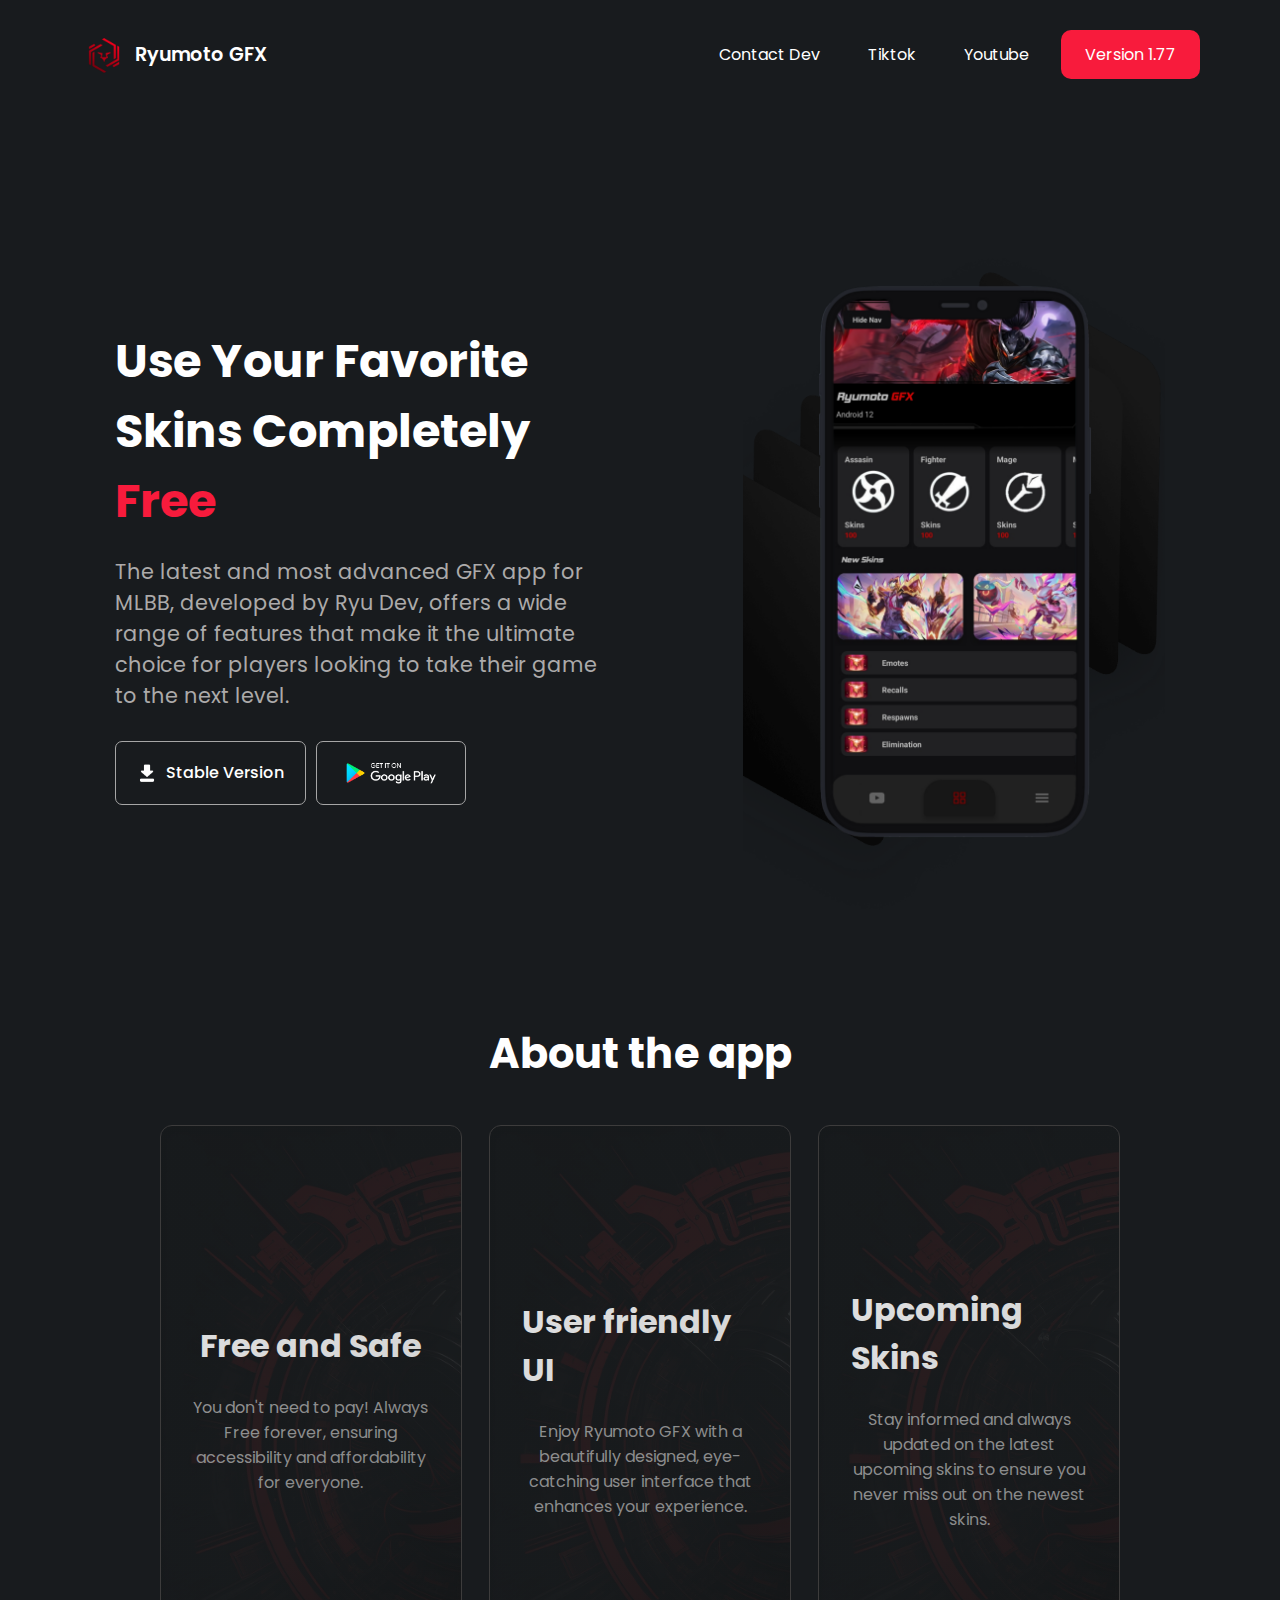
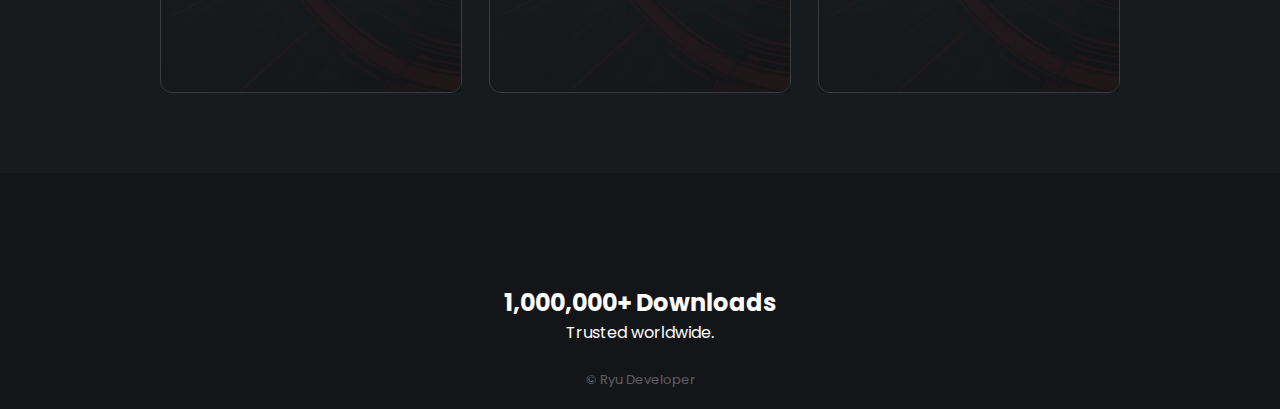
==== index.html @ c2d24536 "Update index.html" ====
<!DOCTYPE html>
<html lang="en">
  <head>
    <meta charset="UTF-8" />
    <meta name="viewport" content="width=device-width, initial-scale=1.0" />
    <meta name="google-site-verification" content="dq-usWqMrCpJSM0LjIMwX7pkCxO1xzxxZEITRO92LaY" />
    <title>Download Ryumoto GFX latest version - MLBB Skin Injector by Ryu Dev</title>
    <link rel="apple-touch-icon" sizes="180x180" href="/apple-touch-icon.png">
<link rel="icon" type="image/png" sizes="32x32" href="/favicon-32x32.png">
<link rel="icon" type="image/png" sizes="16x16" href="/favicon-16x16.png">
<link rel="manifest" href="/site.webmanifest">
<link rel="mask-icon" href="/safari-pinned-tab.svg" color="#5bbad5">
    <link rel="preconnect" href="https://fonts.googleapis.com" />
    <link rel="preconnect" href="https://fonts.gstatic.com" crossorigin />
    <link
      rel="stylesheet"
      href="https://fonts.googleapis.com/css?family=Poppins:100,200,300,regular,500,600,700,800,900"
      a
      media="all"
    />
    <link rel="stylesheet" href="general.css" />
    <link rel="stylesheet" href="btn.css" />
    <link rel="stylesheet" href="media-sizes.css" />
    <meta
      name="keywords"
      content="Ryumoto Injector 2023, free mobile legends skin 2023, MLBB INJECTOR 2023, latest injector working 2023, Ryumoto GFX, Ryumoto INJECTOR"
    />
    <meta name="description" content="Ryumoto GFX Latest Version" />
    <meta name="author" content="Ryu developer, Ryumoto" />
  </head>
  <body>
    <div class="page-wrapper">
      <!--Navigation-->
      <div class="navbar-container">
        <div class="title-nav" href="#">
          <img src="res/ryumoto-logo.png" alt="" />
          <!-- LOGO HERE-->
          <p>Ryumoto GFX</p>
        </div>
        <ul>
          <li><a href="https://www.telegram.me/ryudev">Contact Dev</a></li>
          <li><a href="https://www.tiktok.com/@dumpacryu">Tiktok</a></li>
          <li><a href="https://www.youtube.com/@RyuDev_">Youtube</a></li>
        </ul>
        <div class="btn-a-container">
          <div class="btn-a">Version 1.77</div>
        </div>
      </div>

      <!--BODY-->
      <div class="body-container">
        <div class="info">
          <div class="title-header">
            <h1>Use Your Favorite Skins Completely <span>Free</span></h1>
            <p>
              The latest and most advanced GFX app for MLBB, developed by Ryu
              Dev, offers a wide range of features that make it the ultimate
              choice for players looking to take their game to the next level.
            </p>

            <div class="dl-btn-info">
              <div id="redirectButton" class="dl-btn-apk">
                <img class="img-dl" src="/res/download.png" />
                Stable Version
              </div>

              <div id="redirectButton2" class="dl-btn-play">
                <img src="res/gl-play.png" />
              </div>
            </div>
          </div>
        </div>
        <div class="mock-up">
          <img class="mock-img" src="res/mockUp.png" />
        </div>
      </div>
    </div>

    <div class="review-base-container">
      <h1 class="title-grid">About the app</h1>
      <!--REVIEWS-->
      <div class="review-container">
        <div class="card">
          <h1>Free and Safe</h1>
          <br />

          <p>
            You don't need to pay! Always Free forever, ensuring accessibility
            and affordability for everyone.
          </p>
        </div>
        <div class="card">
          <h1>User friendly UI</h1>
          <br />

          <p>
            Enjoy Ryumoto GFX with a beautifully designed, eye-catching user
            interface that enhances your experience.
          </p>
        </div>
        <div class="card">
          <h1>Upcoming Skins</h1>
          <br />
          <p>
            Stay informed and always updated on the latest upcoming skins to
            ensure you never miss out on the newest skins.
          </p>
        </div>
      </div>
    </div>

    <!--Stats-->
    <div class="stats-container">
      <div class="dl-stats">
        <h2>1,000,000+ Downloads</h2>
        <p>Trusted worldwide.</p>
        <br />
        <p class="copyright-dev">&#169; Ryu Developer</p>
      </div>
    </div>
  </body>

  <script src="index.js"></script>
</html>
---- general.css ----
* {
  box-sizing: border-box;
  color: white;
  font-family: Poppins, Arial, Helvetica, sans-serif;
  margin: 0;
  padding: 0;
}

body {
  background-color: #181b1e;
}

ul li {
  white-space: nowrap;
  display: inline-flex;
  text-decoration: none;
  list-style: none;
  margin-left: 1rem;
  margin-right: 2rem;
}

html {
  scroll-behavior: smooth;
}


.title-nav p {
  display: inline-block;
  font-size: 1.3rem;
}

.title-nav {
  display: flex;
  align-items: center;
  font-weight: 600;
  font-size: 1.6rem;
}


ul li a {
  text-decoration: none;
  position: relative;
}

ul li a::after {
  content: '';
  width: 0;
  height: 2px;
  border-radius: 20px;
  background-color: #f81b3c;
  position: absolute;
  left: 0;
  bottom: -4px;
  transition: width .38s;
}

ul li a:hover::after {
  width: 100%;
}


a {
  text-decoration: none;
}


ul {
  display: flex;
  justify-content: center;
  align-items: center;
}

span {
  color: #f81b3c;
}


.navbar-container {
  display: flex;
  margin: 30px 80px;

}

.navbar-container img {
  height: 3rem;
  vertical-align: middle;
  margin-right: 7px;
}


.title-nav {
  flex: 1;
}


.body-container {
  display: grid;
  grid-template-columns: 500px 550px;
  padding: 100px;
  width: 100%;
  justify-content: center;
  align-items: center;
}

.title-header h1 {
  font-weight: 700;
  font-size: 3.4rem;
}

.title-header p {
  color: #acaaaa;
  font-size: 1.1rem;
}

.mock-img {
  background-color: transparent;
  width: 100%;
  height: 100%;
  position: relative;
}

.mock-up {
  padding: 50px;
  background-image: url(./res/bg-design.png);
  background-size: cover;
  background-position: center;
  position: relative;
  margin-left: 8rem;
  z-index: 1;

}

.title-grid {
  text-align: center;
  padding: 0px 23rem;
  margin-bottom: 40px;
  font-size: 2.6rem;
}
.review-container{
  display: grid;
  grid-template-columns: 1fr 1fr 1fr;
  column-gap: 1.7rem;
  justify-content: center;
  align-items: center;
  padding: 0px 23rem;
  margin-bottom: 5rem;
}


.card{
  height: 100%;
  display: flex;
  flex-direction: column;
  padding: 10rem 2rem;
  border: 1px solid  #3d3c3c;
  border-radius: 12px;
  justify-content: center;
  align-items: center;
  position: relative;
  transition: box-shadow .3s;
}

.card:hover{
  box-shadow: 0px 0px 50px rgba(0, 0, 0, 0.5);
}

.card::before {
  content: "";
  background-image: url(/res/bg-grid.png);
  background-repeat: no-repeat;
  background-size: cover;
  border-radius: 12px;
  opacity: 0.1;
  position: absolute;
  top: 0;
  left: 0;
  width: 100%;
  height: 100%;
  z-index: -1;
}

.card::after {
  content: "";
  position: absolute;
  top: 0;
  left: 0;
  width: 100%;
  height: 100%;
  background: linear-gradient(144deg, rgba(24, 27, 30, 0.1) 0%, rgba(24, 27, 30, 0.2) 66%, rgba(0, 0, 0, 0.2) 100%);
  z-index: 1;
}

.card p {
  color: #a6a6a6;
  text-align: center;
}

.card h1 {
  font-size: 32px;
}

.stats-container{
  display: flex;
  justify-content: center;
  align-items: center;
}


.dl-stats{
  background-color: #131518;
  width: 100%;
  padding: 7rem 0px 1.2rem 0px;
}


.dl-stats h2 {
  white-space: nowrap;
  text-align: center;
}
.dl-stats p{
  text-align: center;
}

.copyright-dev{
  font-size: 13px;
  opacity: .3;
}
---- btn.css ----
.nav-dl-button {
  display: flex;
  justify-content: center;
  align-items: center;
  transition: color .3s, border .3s;
 }

.nav-dl-button:hover{
  background-color: #181b1e;
  border: 1px solid gray;
  color: #f81b3c;
}

.btn-a {
  padding: 0.75rem 1.5rem;
  border-style: none;
  border-radius: 10px;
  background-color: #f81b3c;
  text-align: center;
}

.btn-a-container {
  display: flex;
  align-items: center;
}

.dl-btn-info {
  display: flex;
}
.dl-btn-apk{
  display: inline-block;
  white-space: nowrap;
  margin: 30px 10px 0px 0px;
  width: auto;
  font-weight: 500;
  padding: 1.1rem 1.3rem;
  border: 1px solid #a6a6a6;
  border-radius: 7px;
  background-color: transparent;
  transition: background-color .3s, color .3s;
}

.dl-btn-apk img{
  width: 20px;
  height: 20px;
  vertical-align: middle;
  margin-right: 5px;
}
.dl-btn-play{
  display: flex;
  justify-content: center;
  align-items: center;
  margin: 30px 10px 0px 0px;
  font-weight:500;
  padding: 1rem 1.4rem;
  border: 1px solid #a6a6a6;
  border-radius: 7px;
  background-color: transparent;
  transition: background-color .3s;
}

.dl-btn-play:hover{
  background-color: rgba(99, 99, 99, 0.233);

}

.dl-btn-play img {
  background-color: transparent;
  object-fit: cover;
  height: 30px;
}



.dl-btn-apk:hover {
  color: black;
  background-color: #f81b3c;
  border-color: #f81b3c;
}
---- media-sizes.css ----
/* Extra small devices (phones, 600px and down) */
@media screen and (max-width: 768px) {

  .body-container{
    grid-template-columns: 1fr;
    row-gap: 50px;
    padding: 30px;
    justify-content: center;
    align-items: center;
  }

  .review-container{
    grid-template-columns: 1fr;
    padding: 25px;
    row-gap: 46px;
  }

  .title-grid {
    display: flex;
    justify-content: center;
    align-items: center;
    padding: 20px;
    margin-top: 40px;
    margin-bottom: 10px;
    font-size: 1.7rem;
  }

  .card {
    padding: 5rem 2rem;
  }
  
  .card h1 {
      font-size: 20px;
  }

  .card p {
    font-size: .9rem;
  }
  
  .bg-img {
    width: 60rem;
    height: 60rem;
    bottom: -8rem;
    left: -5rem;
    opacity: .5;
  }


  .mock-up {
   margin: 0;
  }

  ul{
    display: none;
  }

  .title-header h1 {
    font-size: 1.7rem;
  }

  .title-header p {
    font-size: 0.8rem;
    margin-top: 20px;
  }

  .title-nav p {
    display: inline-block;
    font-size: .87rem;
  }

  .btn-a {
    padding: .4rem 1.2rem;
    font-size: 10px;
    border-radius: 5px;
  }

  .navbar-container {
    margin: 30px 20px;
  }

  .dl-btn-apk,.dl-btn-play {
    border-radius: 6px;

  }

  .dl-btn-apk {
    display: flex;
    justify-content: center;
    align-items: center;
    padding: 7px 15px;
    font-size: 13px;
  }

  .dl-btn-apk img{
    width: 16px;
    height: 16px;
    margin-right: 7px;
  }
  
  .dl-btn-play {
    padding: 7px 15px;
  }


  .dl-stats{
    padding: 4rem 0px 1.2rem 0px;
  }
  
  
  .dl-stats h2 {
    font-size: 1.1rem;
  }
  .dl-stats p{
    font-size: .68rem;
  }

  
}

@media screen and (min-width: 481px) {

  .mock-up {
    padding: 70px;
  }

  .title-nav p {
    font-size: 1.2rem;
  }

  .title-header h1 {
    font-size: 2rem;
  }

  .title-header p {
    font-size: 1rem;
    margin-top: 20px;
  }

}


@media screen and (min-width: 769px) and (max-width: 1024px) {

  .body-container{
    grid-template-columns: 1fr;
    row-gap: 50px;
    padding: 30px;
    justify-content: center;
    align-items: center;
  }

  .review-container{
    grid-template-columns: 1fr;
    padding: 25px;
    row-gap: 46px;
  }

  .title-grid {
    display: flex;
    justify-content: center;
    align-items: center;
    padding: 20px;
    margin-top: 40px;
    margin-bottom: 10px;
    font-size: 1.9rem;
  }
  
  .card h1 {
      font-size: 23px;
  }

  .mock-up {
    padding: 120px;
  }

  .title-nav p {
    font-size: 1rem;
    white-space: nowrap;
  }

  .title-header h1 {
    font-size: 2.4rem;
  }

  .title-header p {
    font-size: 1rem;
    margin-top: 20px;
  }

}



 @media screen and (min-width: 1024px) {


  .review-container{
    padding: 0px 10rem;
  }

  
  .mock-up {
    padding: px;
  }

  .title-nav p {
    font-size: 1.2rem;
  }

  .title-header h1 {
    font-size: 2.9rem;
  }

  .title-header p {
    font-size: 1.3rem;
    margin-top: 20px;
  }

}
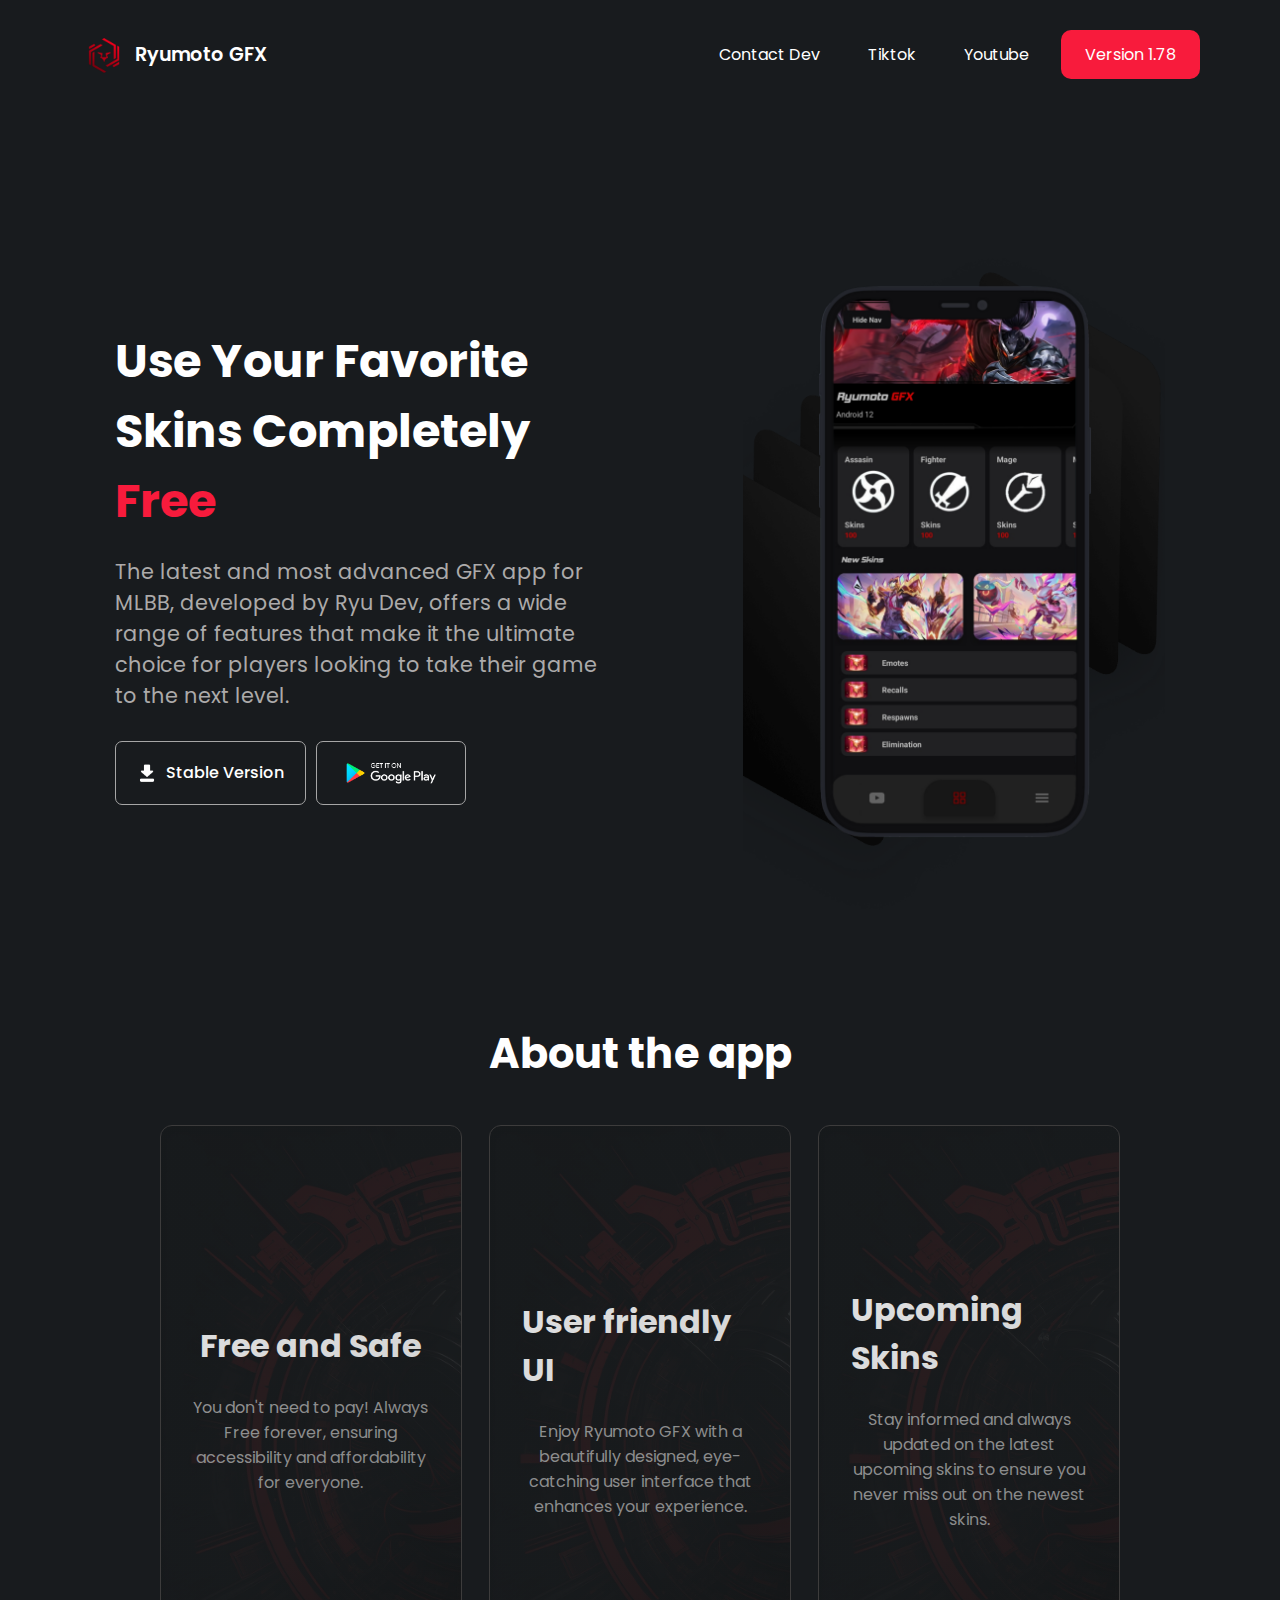
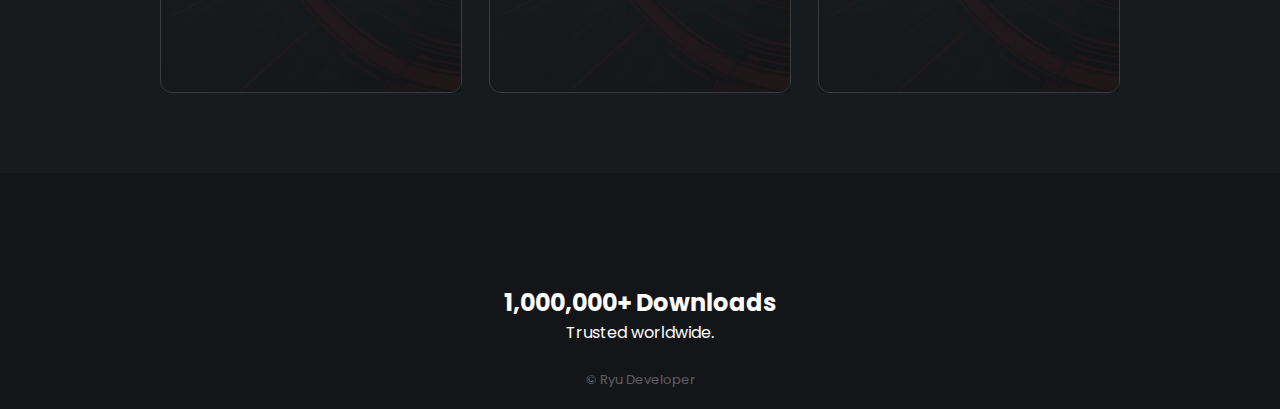
==== commit e951506e: "Update index.html" ====
--- a/index.html
+++ b/index.html
@@ -4,7 +4,7 @@
     <meta charset="UTF-8" />
     <meta name="viewport" content="width=device-width, initial-scale=1.0" />
     <meta name="google-site-verification" content="dq-usWqMrCpJSM0LjIMwX7pkCxO1xzxxZEITRO92LaY" />
-    <title>Download Ryumoto GFX latest version - MLBB Skin Injector by Ryu Dev</title>
+    <title> Download Ryumoto GFX Injector latest version </title>
     <link rel="apple-touch-icon" sizes="180x180" href="/apple-touch-icon.png">
 <link rel="icon" type="image/png" sizes="32x32" href="/favicon-32x32.png">
 <link rel="icon" type="image/png" sizes="16x16" href="/favicon-16x16.png">
@@ -43,7 +43,7 @@
           <li><a href="https://www.youtube.com/@RyuDev_">Youtube</a></li>
         </ul>
         <div class="btn-a-container">
-          <div class="btn-a">Version 1.77</div>
+          <div class="btn-a">Version 1.78</div>
         </div>
       </div>
 
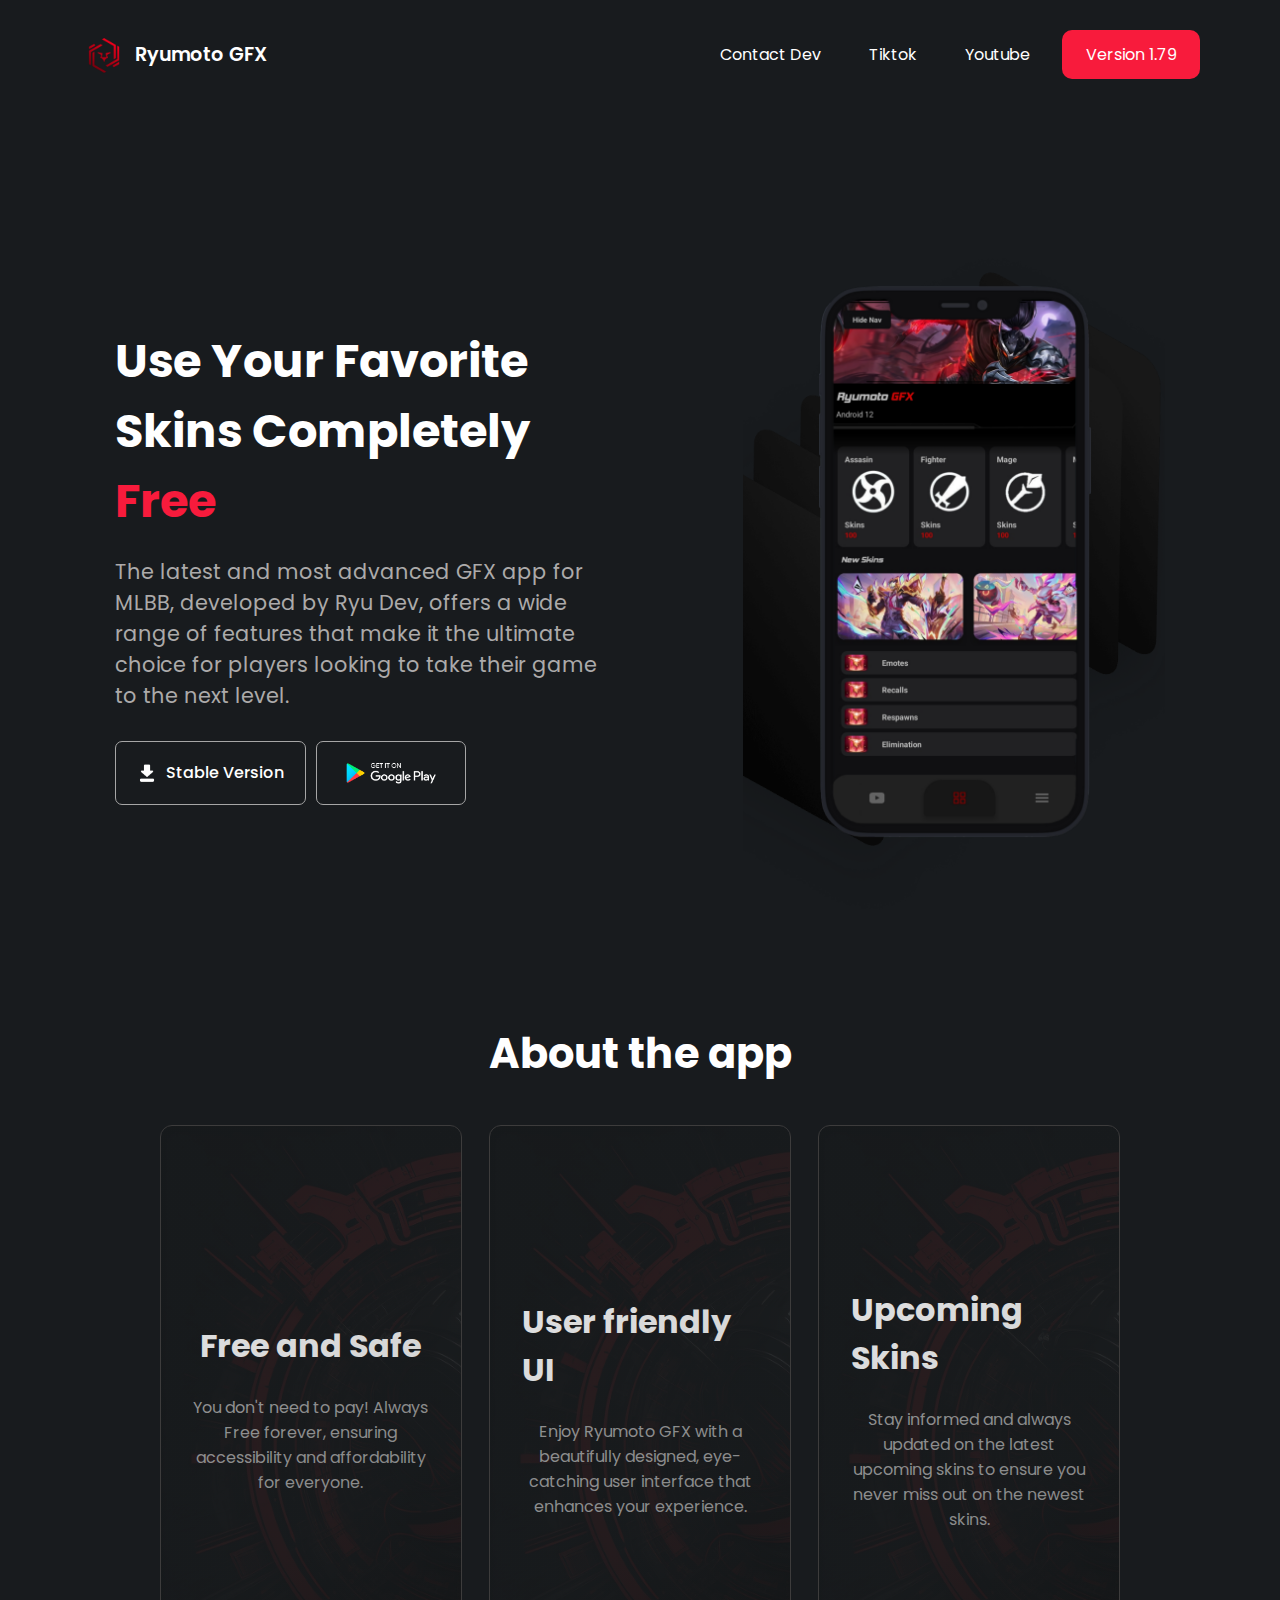
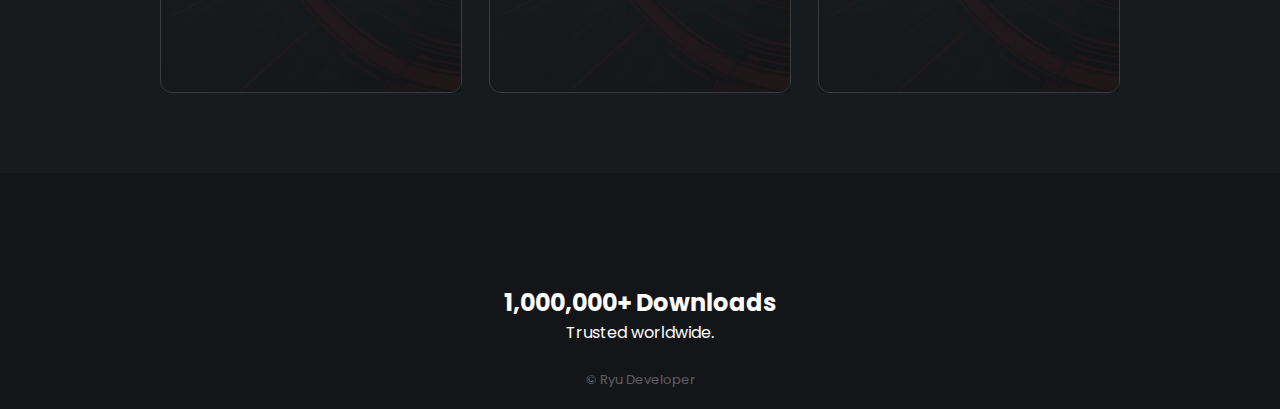
==== commit 6007b1fc: "Update index.html" ====
--- a/index.html
+++ b/index.html
@@ -43,7 +43,7 @@
           <li><a href="https://www.youtube.com/@RyuDev_">Youtube</a></li>
         </ul>
         <div class="btn-a-container">
-          <div class="btn-a">Version 1.78</div>
+          <div class="btn-a">Version 1.79</div>
         </div>
       </div>
 
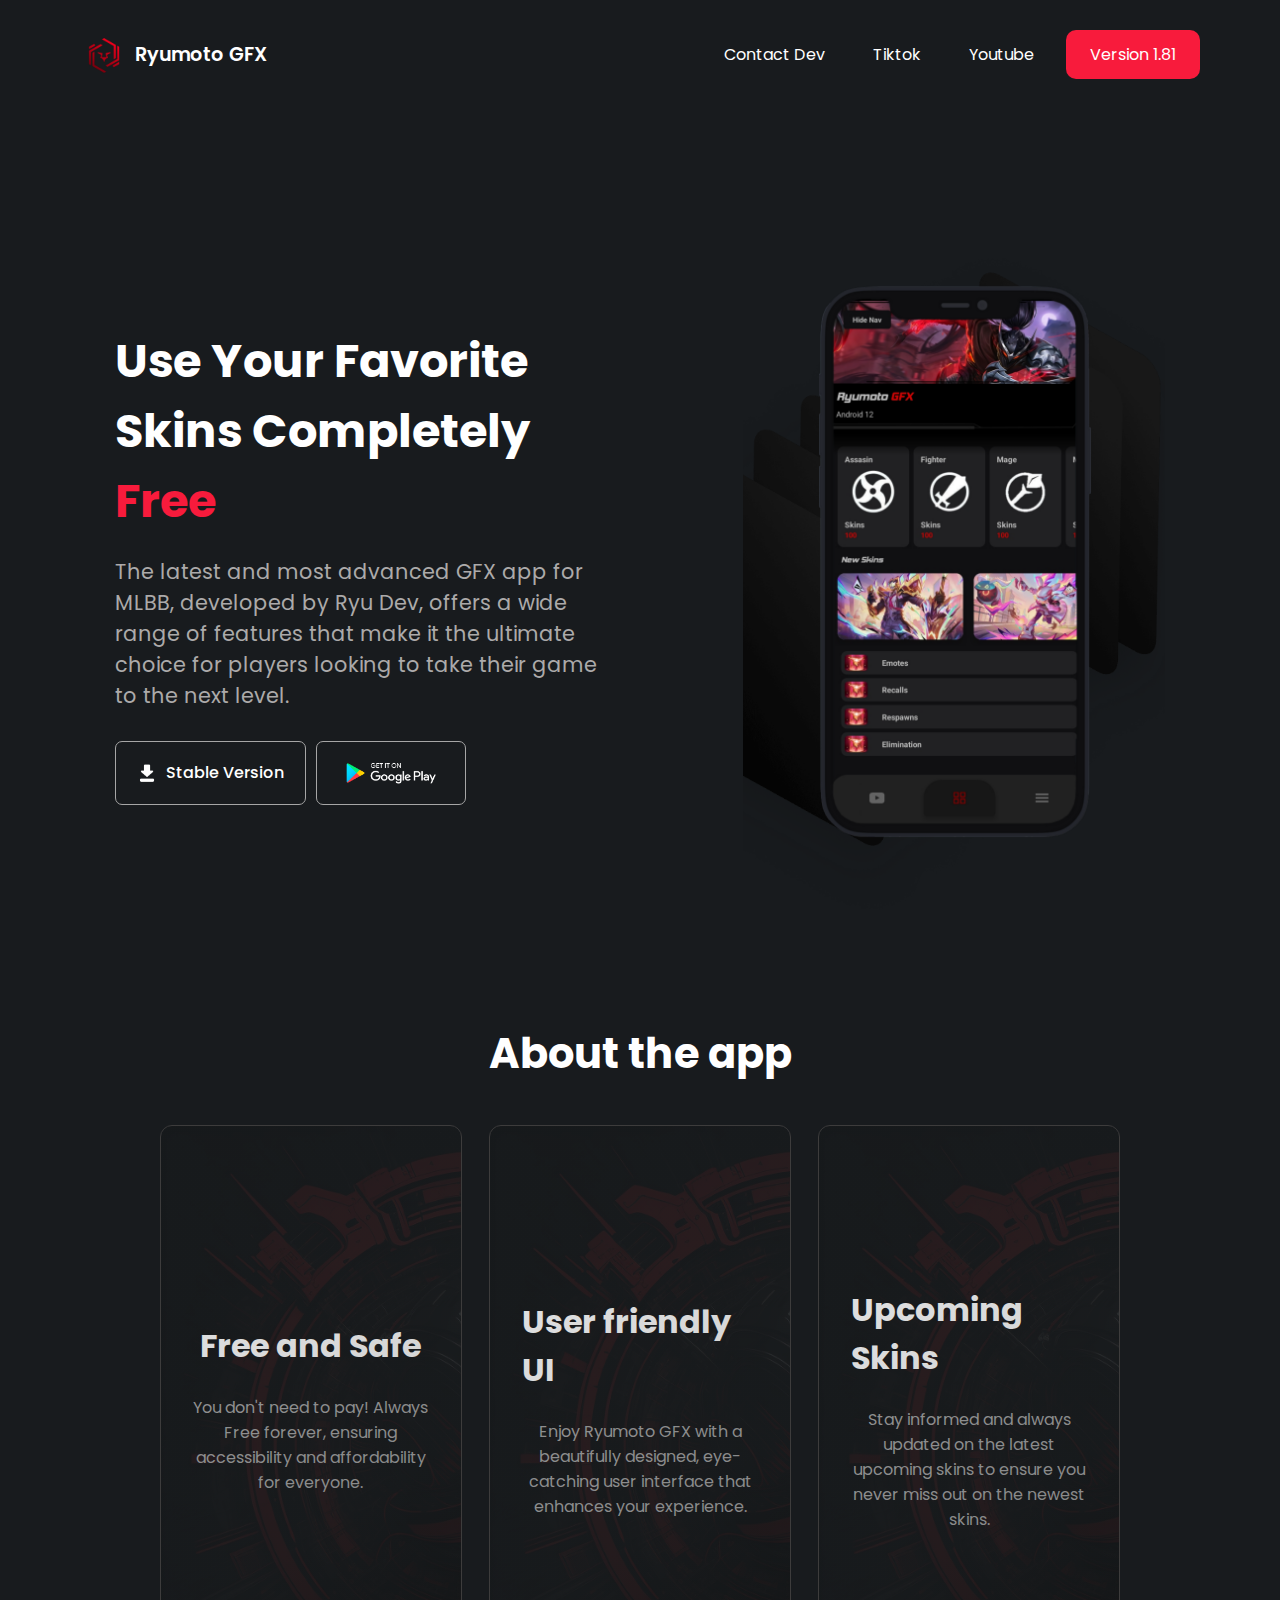
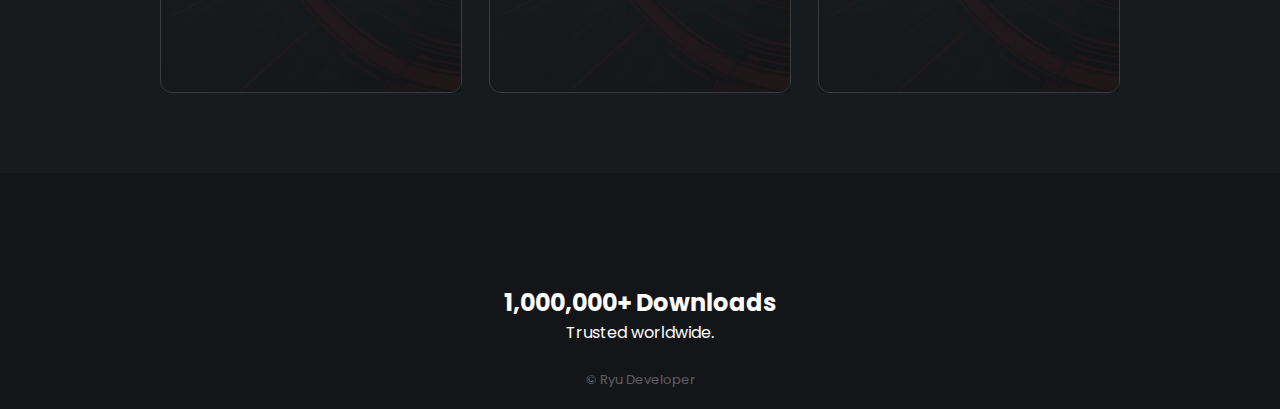
==== commit f9f5362e: "Update index.html" ====
--- a/index.html
+++ b/index.html
@@ -43,7 +43,7 @@
           <li><a href="https://www.youtube.com/@RyuDev_">Youtube</a></li>
         </ul>
         <div class="btn-a-container">
-          <div class="btn-a">Version 1.79</div>
+          <div class="btn-a">Version 1.81</div>
         </div>
       </div>
 
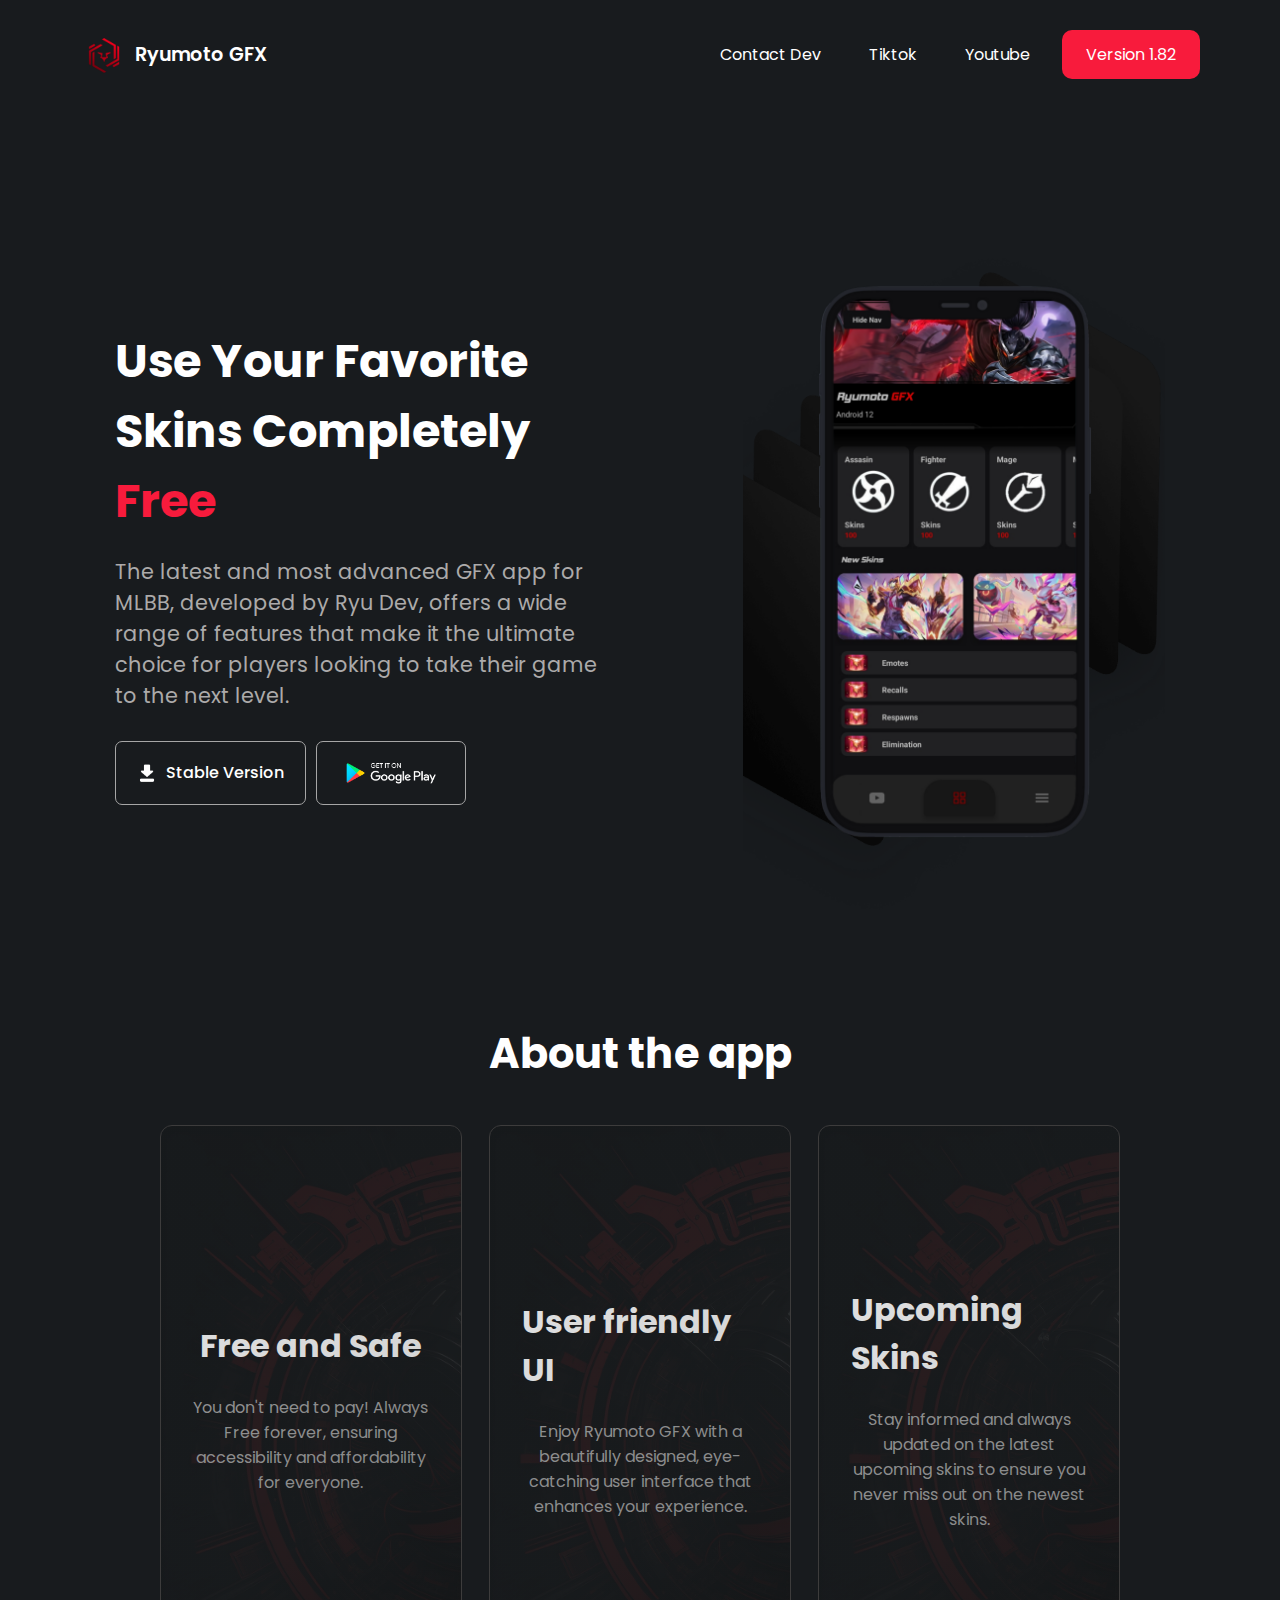
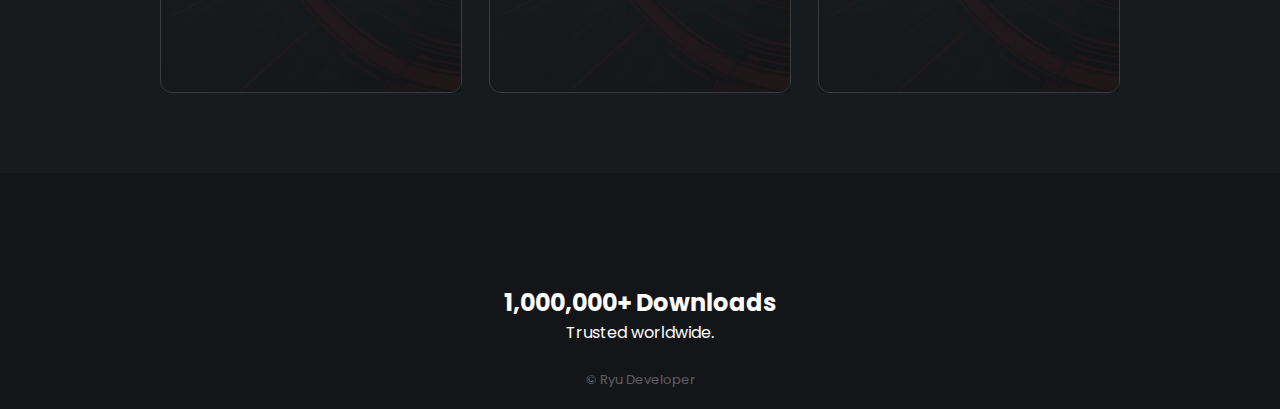
==== commit 7f5e5477: "Update index.html" ====
--- a/index.html
+++ b/index.html
@@ -43,7 +43,7 @@
           <li><a href="https://www.youtube.com/@RyuDev_">Youtube</a></li>
         </ul>
         <div class="btn-a-container">
-          <div class="btn-a">Version 1.81</div>
+          <div class="btn-a">Version 1.82</div>
         </div>
       </div>
 
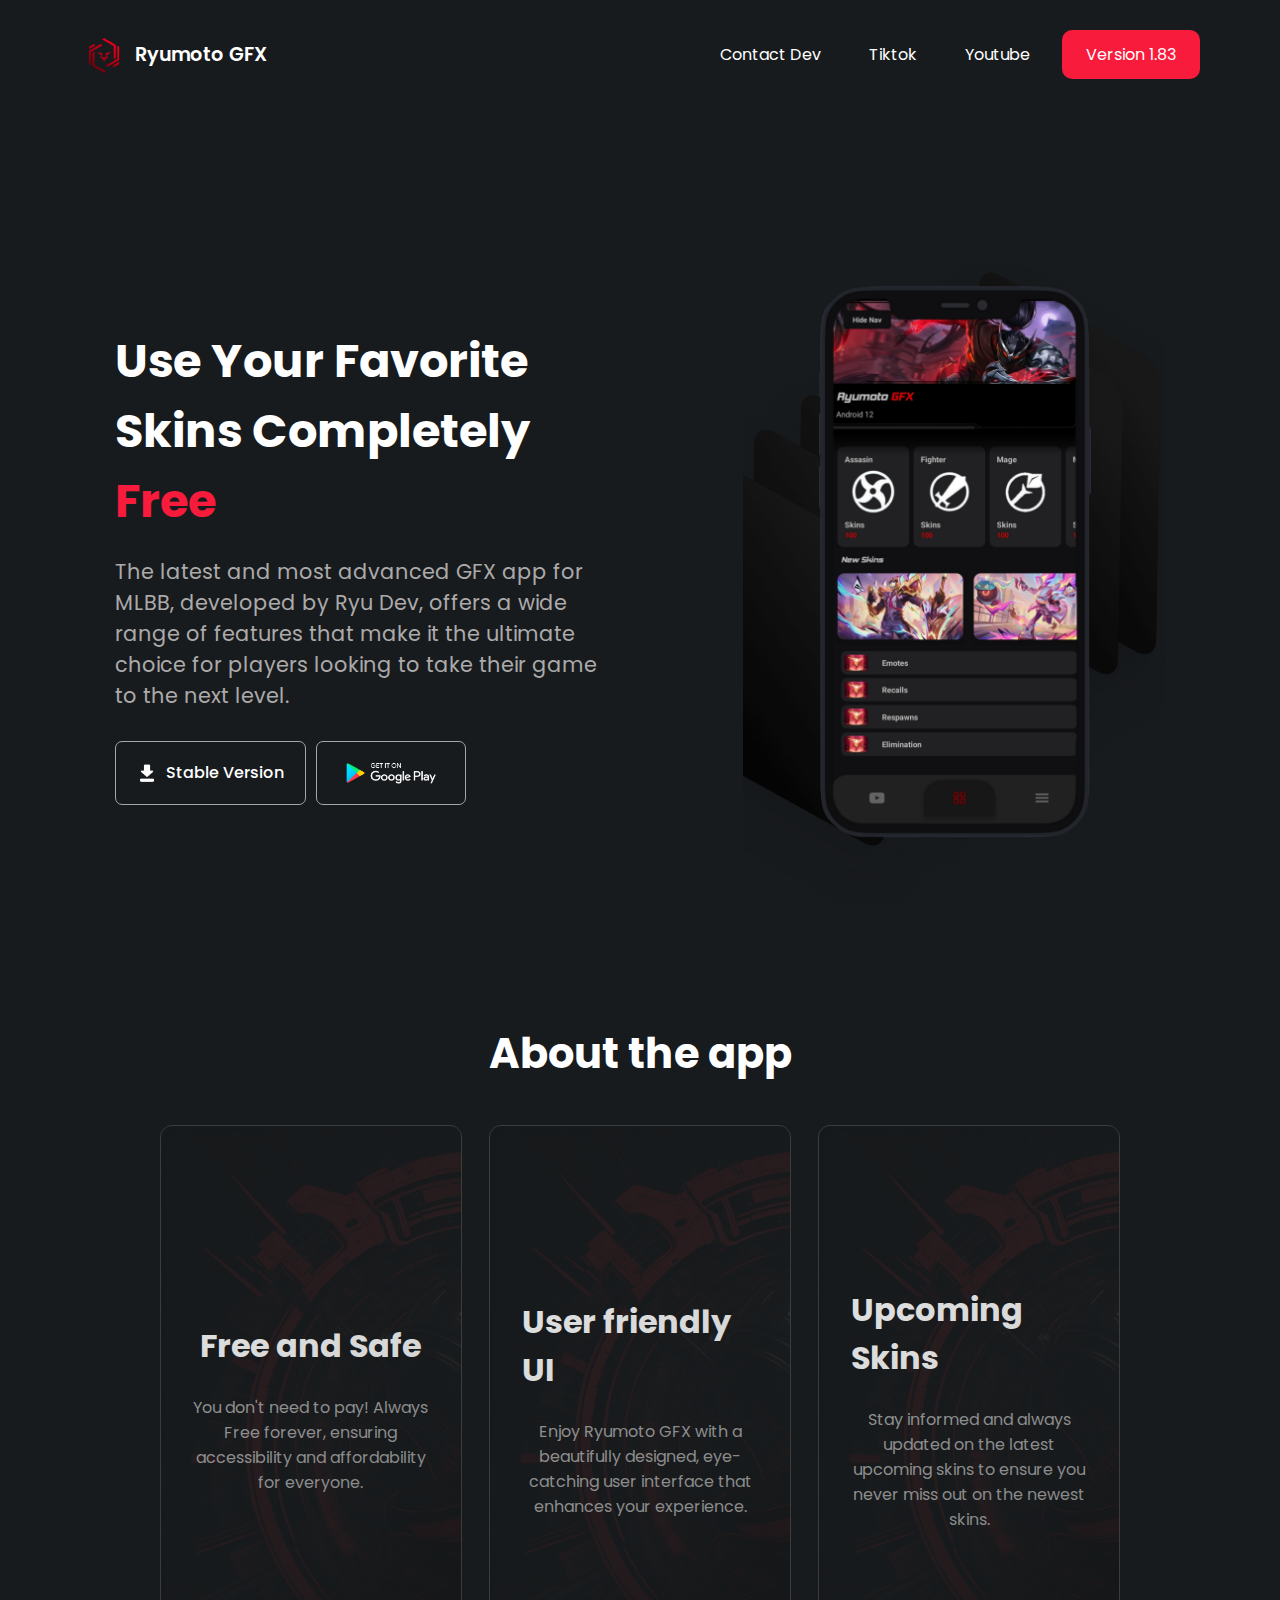
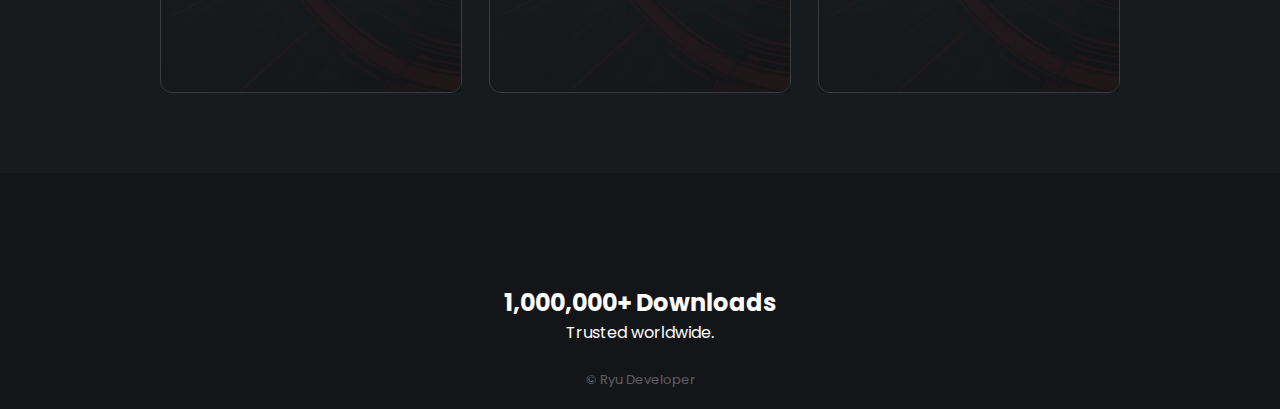
==== commit 4b3ee988: "Update index.html" ====
--- a/index.html
+++ b/index.html
@@ -43,7 +43,7 @@
           <li><a href="https://www.youtube.com/@RyuDev_">Youtube</a></li>
         </ul>
         <div class="btn-a-container">
-          <div class="btn-a">Version 1.82</div>
+          <div class="btn-a">Version 1.83</div>
         </div>
       </div>
 
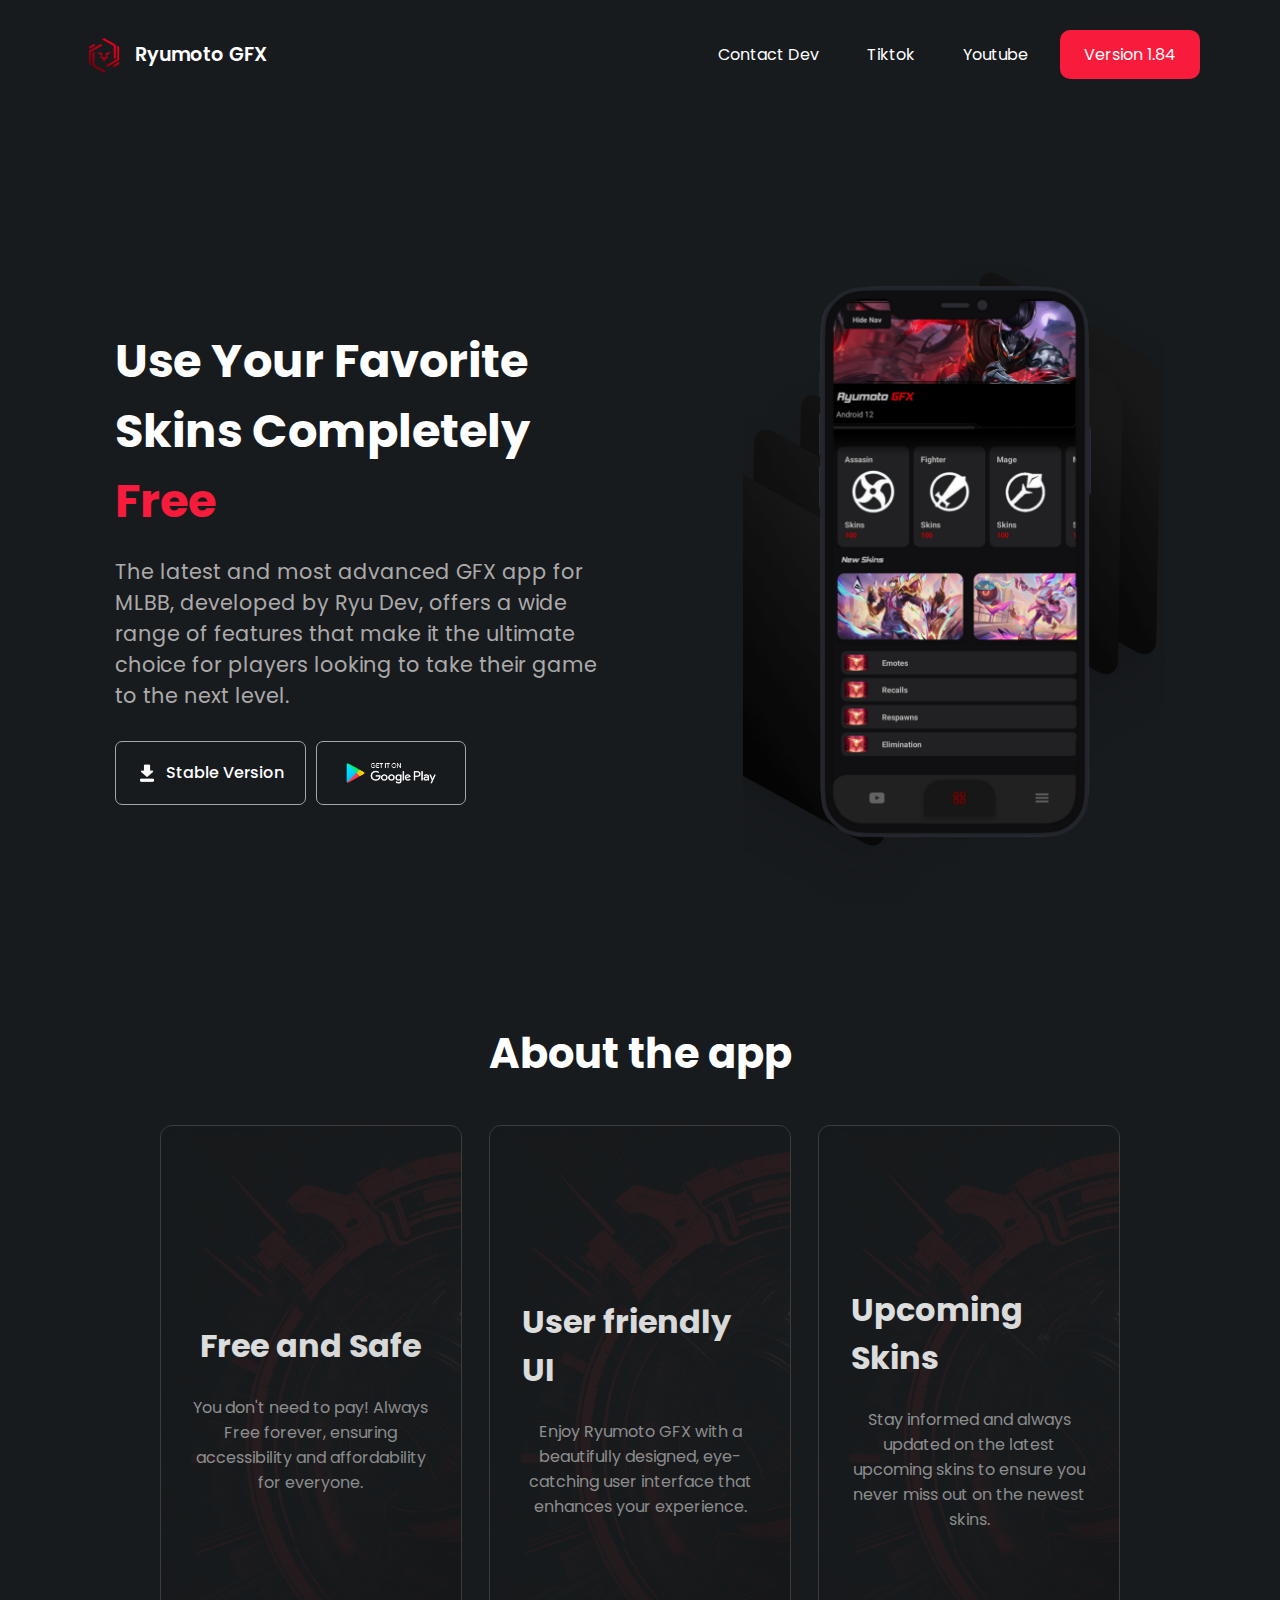
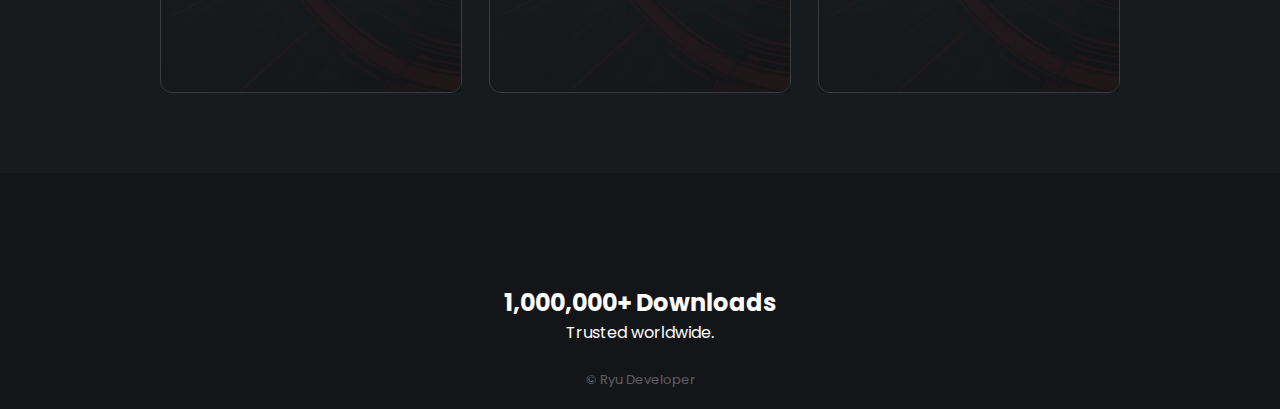
==== commit 256398f0: "Update index.html" ====
--- a/index.html
+++ b/index.html
@@ -43,7 +43,7 @@
           <li><a href="https://www.youtube.com/@RyuDev_">Youtube</a></li>
         </ul>
         <div class="btn-a-container">
-          <div class="btn-a">Version 1.83</div>
+          <div class="btn-a">Version 1.84</div>
         </div>
       </div>
 
